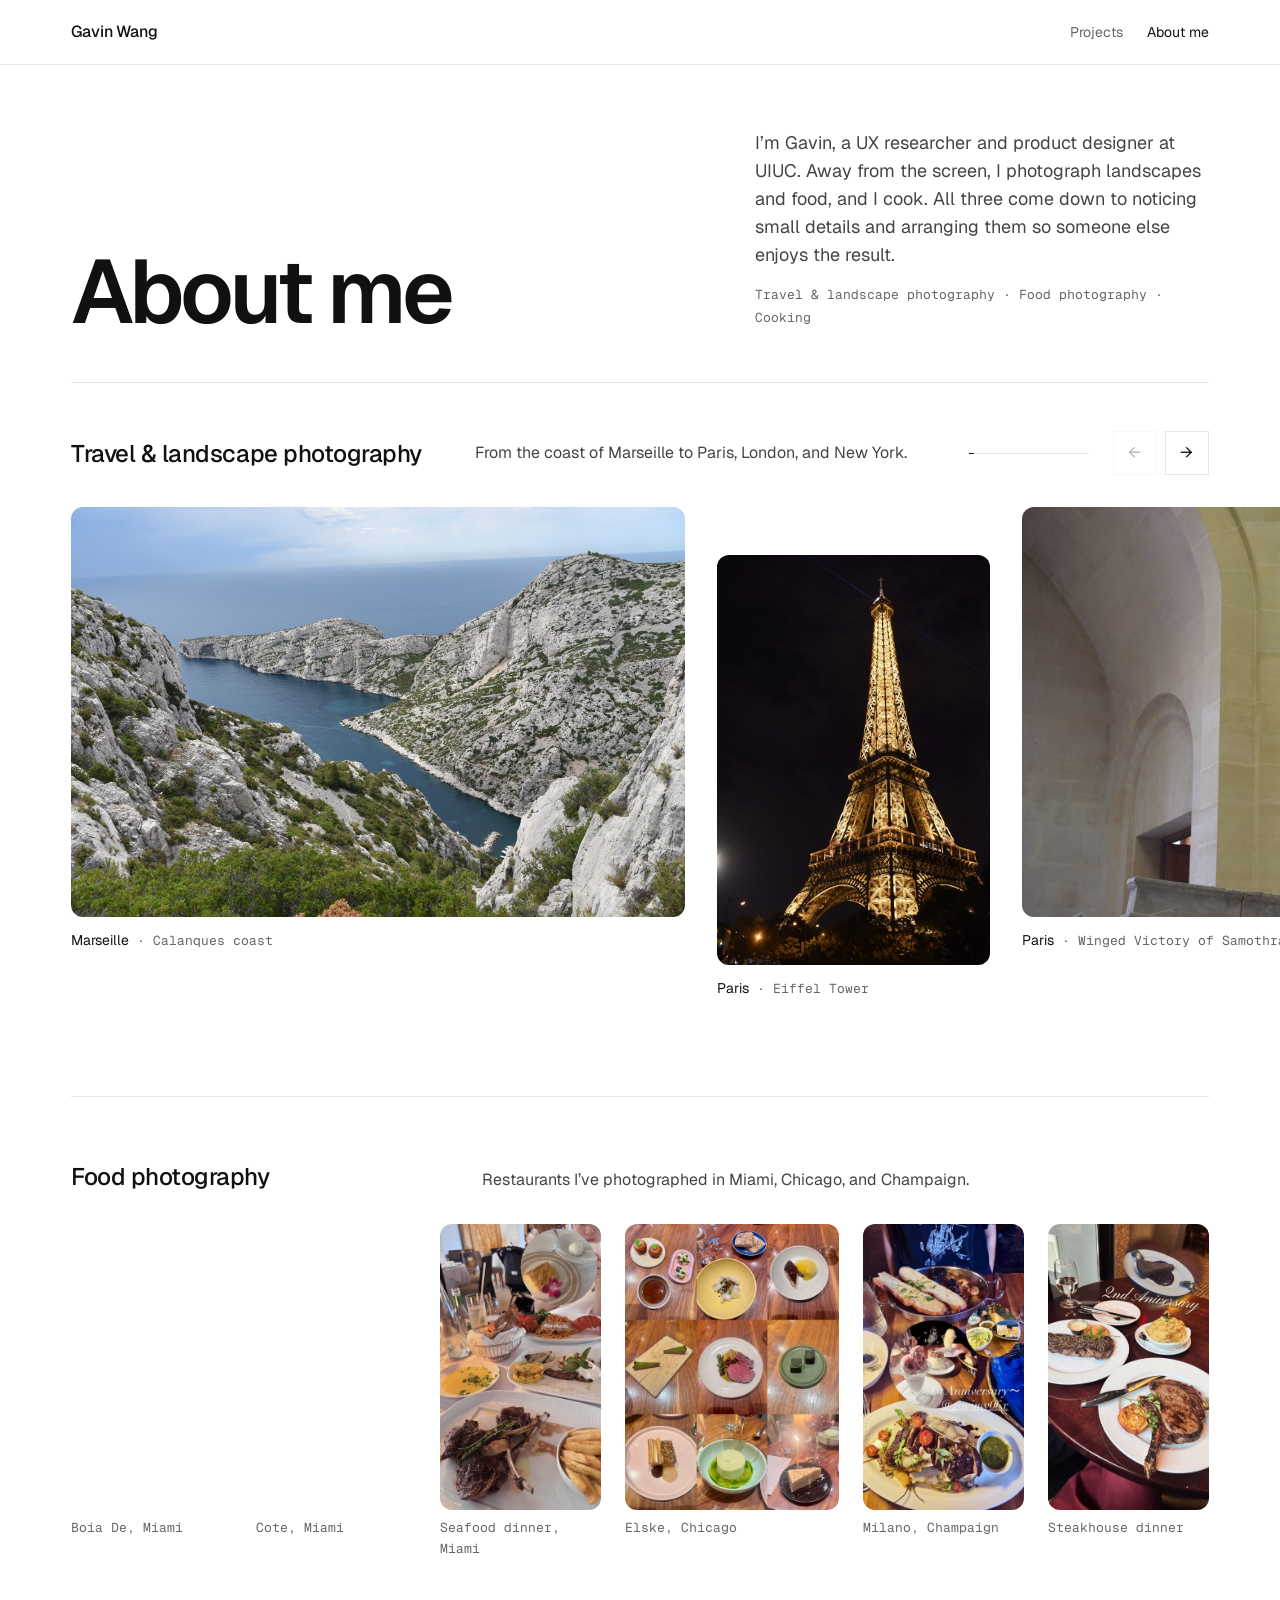
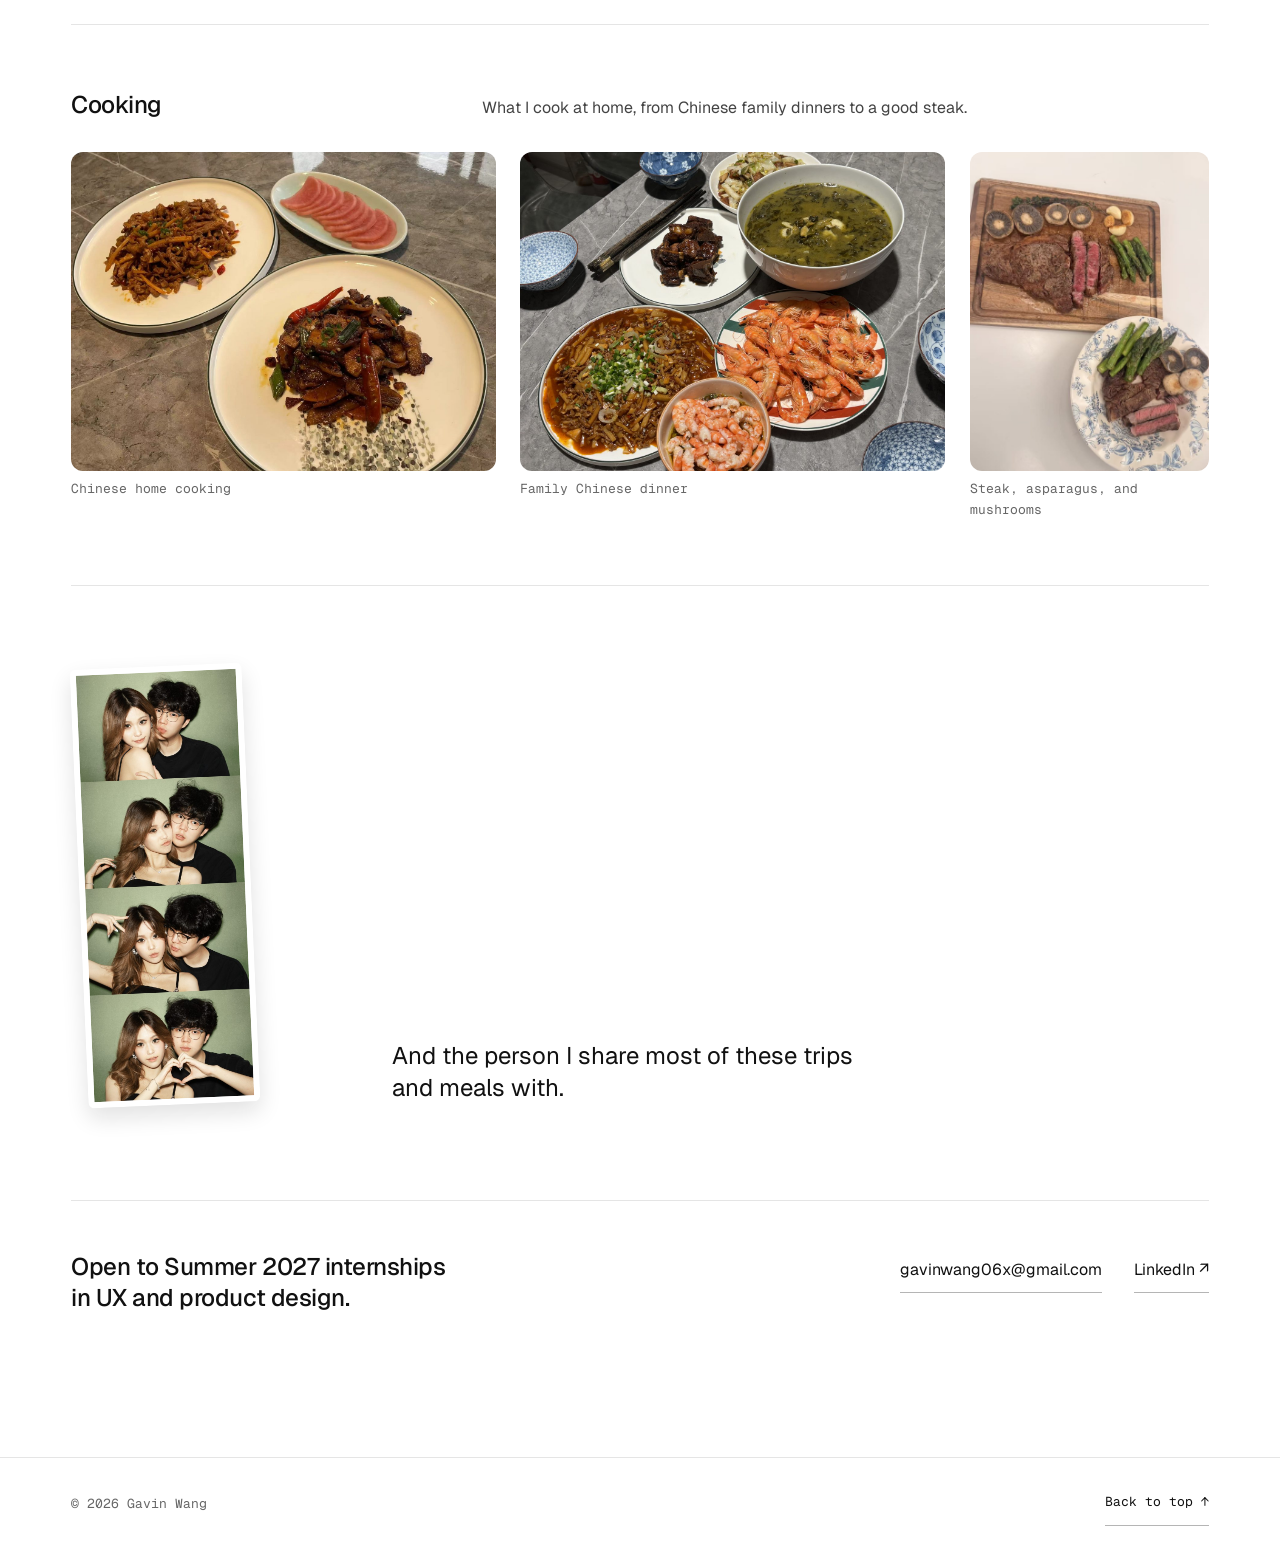
==== about.html @ cc43d31f "Worked with Claude to update site Co-Authored-By: Claude Opus 5.5 <noreply@anthropic.com>" ====
<!DOCTYPE html>
<html lang="en">
<head>
    <meta charset="UTF-8">
    <meta name="viewport" content="width=device-width, initial-scale=1.0">
    <meta name="description" content="About Gavin Wang: landscape photography, food photography, and cooking.">
    <title>About me — Gavin Wang</title>
    <link rel="preconnect" href="https://fonts.googleapis.com">
    <link rel="preconnect" href="https://fonts.gstatic.com" crossorigin>
    <link href="https://fonts.googleapis.com/css2?family=Geist:wght@400;500;600&family=Geist+Mono:wght@400;500&display=swap" rel="stylesheet">
    <link rel="stylesheet" href="styles.css?v=oct29s">
</head>
<body>
    <!-- Photos: web copies in assets/images/about/ (resized, metadata removed). Originals stay in photos-inbox/, which is not committed. -->
    <a class="skip-link" href="#main">Skip to content</a>
    <header class="site-bar">
        <div class="frame">
            <a class="site-name" href="index.html">Gavin Wang</a>
            <nav class="site-nav" aria-label="Site">
                <a href="index.html#projects">Projects</a>
                <a href="about.html" aria-current="page">About me</a>
            </nav>
        </div>
    </header>
    <main id="main" class="frame page about-page">
        <header class="statement">
            <h1>About me</h1>
            <div class="statement-text">
                <p>I’m Gavin, a UX researcher and product designer at UIUC. Away from the screen, I photograph landscapes and food, and I cook. All three come down to noticing small details and arranging them so someone else enjoys the result.</p>
                <nav class="statement-focus interest-index" aria-label="On this page"><a href="#landscape">Travel &amp; landscape photography</a> · <a href="#food">Food photography</a> · <a href="#cooking">Cooking</a></nav>
            </div>
        </header>

        <section id="landscape" class="interest" aria-labelledby="landscape-title">
            <div class="interest-head has-controls">
                <h2 id="landscape-title">Travel &amp; landscape photography</h2>
                <p>From the coast of Marseille to Paris, London, and New York.</p>
                <div class="filmstrip-controls">
                    <div class="filmstrip-progress" aria-hidden="true"><span></span></div>
                    <button type="button" class="filmstrip-btn" data-dir="-1" aria-label="Scroll photos left">←</button>
                    <button type="button" class="filmstrip-btn" data-dir="1" aria-label="Scroll photos right">→</button>
                </div>
            </div>
            <div class="filmstrip-wrap">
                <div class="filmstrip" tabindex="0" role="region" aria-label="Travel and landscape photos. Scroll sideways to see more.">
                    <figure class="photo pop film-item" style="--r: 1.4988">
                        <div class="photo-frame"><img src="assets/images/about/landscape-marseille.jpg" decoding="async" width="1920" height="1281" alt="Limestone cliffs dropping into a deep blue inlet on the coast near Marseille." draggable="false"></div>
                        <figcaption><span class="film-place">Marseille</span> · Calanques coast</figcaption>
                    </figure>
                    <figure class="photo pop film-item" style="--r: 0.6673">
                        <div class="photo-frame"><img src="assets/images/about/landscape-eiffel-tower.jpg" decoding="async" width="734" height="1100" alt="The Eiffel Tower lit up gold against the night sky." draggable="false"></div>
                        <figcaption><span class="film-place">Paris</span> · Eiffel Tower</figcaption>
                    </figure>
                    <figure class="photo pop film-item" style="--r: 1.4981">
                        <div class="photo-frame"><img src="assets/images/about/landscape-winged-victory.jpg" decoding="async" width="1600" height="1068" alt="The Winged Victory of Samothrace at the top of a stone staircase." draggable="false" loading="lazy"></div>
                        <figcaption><span class="film-place">Paris</span> · Winged Victory of Samothrace, the Louvre</figcaption>
                    </figure>
                    <figure class="photo pop film-item" style="--r: 1.4981">
                        <div class="photo-frame"><img src="assets/images/about/landscape-london-eye.jpg" decoding="async" width="1600" height="1068" alt="The London Eye on a clear day, seen across the Thames." draggable="false" loading="lazy"></div>
                        <figcaption><span class="film-place">London</span> · London Eye</figcaption>
                    </figure>
                    <figure class="photo pop film-item" style="--r: 0.6673">
                        <div class="photo-frame"><img src="assets/images/about/landscape-new-york-skyline.jpg" decoding="async" width="734" height="1100" alt="The Midtown Manhattan skyline rising behind autumn trees and a wide lawn." draggable="false" loading="lazy"></div>
                        <figcaption><span class="film-place">New York</span> · Central Park</figcaption>
                    </figure>
                    <figure class="photo pop film-item" style="--r: 1.4981">
                        <div class="photo-frame"><img src="assets/images/about/landscape-new-york-mirrors.jpg" decoding="async" width="2000" height="1335" alt="A mirrored room reflecting purple and red lights and two visitors standing on a glass floor." draggable="false" loading="lazy"></div>
                        <figcaption><span class="film-place">New York</span> · A room of mirrors</figcaption>
                    </figure>
                </div>
            </div>
        </section>

        <section id="food" class="interest" aria-labelledby="food-title">
            <div class="interest-head">
                <h2 id="food-title">Food photography</h2>
                <p>Restaurants I’ve photographed in Miami, Chicago, and Champaign.</p>
            </div>
            <div class="photo-justified mobile-three">
                <figure class="photo pop" style="--r: 0.5621">
                    <div class="photo-frame"><img src="assets/images/about/food-boia-de.jpg" decoding="async" width="787" height="1400" alt="Collage of small plates on round tables at Boia De, with a view into the bar." loading="lazy"></div>
                    <figcaption>Boia De, Miami</figcaption>
                </figure>
                <figure class="photo pop" style="--r: 0.5621">
                    <div class="photo-frame"><img src="assets/images/about/food-cote-miami.jpg" decoding="async" width="787" height="1400" alt="Cuts of raw beef on a board beside a tabletop grill at Cote." loading="lazy"></div>
                    <figcaption>Cote, Miami</figcaption>
                </figure>
                <figure class="photo pop" style="--r: 0.5621">
                    <div class="photo-frame"><img src="assets/images/about/food-miami-seafood.jpg" decoding="async" width="787" height="1400" alt="Collage of a seafood dinner: lamb chops, fries, pasta, and small plates." loading="lazy"></div>
                    <figcaption>Seafood dinner, Miami</figcaption>
                </figure>
                <figure class="photo pop" style="--r: 0.7500">
                    <div class="photo-frame"><img src="assets/images/about/food-elske.jpg" decoding="async" width="1050" height="1400" alt="A grid of nine tasting-menu courses on a wooden table at Elske." loading="lazy"></div>
                    <figcaption>Elske, Chicago</figcaption>
                </figure>
                <figure class="photo pop" style="--r: 0.5629">
                    <div class="photo-frame"><img src="assets/images/about/food-milano.jpg" decoding="async" width="788" height="1400" alt="Anniversary dinner collage at Milano: bread, pasta, a plated main, and dessert." loading="lazy"></div>
                    <figcaption>Milano, Champaign</figcaption>
                </figure>
                <figure class="photo pop" style="--r: 0.5621">
                    <div class="photo-frame"><img src="assets/images/about/food-steakhouse.jpg" decoding="async" width="787" height="1400" alt="Steak dinner for a second anniversary: a bone-in ribeye, sides, and a chocolate dessert." loading="lazy"></div>
                    <figcaption>Steakhouse dinner</figcaption>
                </figure>
            </div>
        </section>

        <section id="cooking" class="interest" aria-labelledby="cooking-title">
            <div class="interest-head">
                <h2 id="cooking-title">Cooking</h2>
                <p>What I cook at home, from Chinese family dinners to a good steak.</p>
            </div>
            <div class="photo-justified mobile-one">
                <figure class="photo pop" style="--r: 1.3333">
                    <div class="photo-frame"><img src="assets/images/about/cooking-stir-fries.jpg" decoding="async" width="1400" height="1050" alt="Two home-cooked Chinese stir-fries on white plates." loading="lazy"></div>
                    <figcaption>Chinese home cooking</figcaption>
                </figure>
                <figure class="photo pop" style="--r: 1.3333">
                    <div class="photo-frame"><img src="assets/images/about/cooking-family-dinner.jpg" decoding="async" width="1400" height="1050" alt="A Chinese family dinner spread: shrimp, braised noodles, a vegetable soup, and side dishes." loading="lazy"></div>
                    <figcaption>Family Chinese dinner</figcaption>
                </figure>
                <figure class="photo pop" style="--r: 0.7500">
                    <div class="photo-frame"><img src="assets/images/about/cooking-steak.jpg" decoding="async" width="1050" height="1400" alt="A sliced medium-rare steak with asparagus and mushrooms on a cutting board and a plate." loading="lazy"></div>
                    <figcaption>Steak, asparagus, and mushrooms</figcaption>
                </figure>
            </div>
        </section>

        <section class="closing" aria-label="Photo booth">
                    <figure class="photo photo-print">
                        <img src="assets/images/about/photo-booth-strip.jpg" decoding="async" width="600" height="1600" alt="A four-frame photo booth strip of Gavin and his girlfriend." loading="lazy">
                    </figure>
            <p class="closing-line">And the person I share most of these trips and meals with.</p>
        </section>

        <section id="contact" class="contact" aria-labelledby="contact-title">
            <h2 id="contact-title" class="contact-line">Open to Summer 2027 internships in UX and product design.</h2>
            <ul class="contact-links">
                <li><a href="mailto:gavinwang06x@gmail.com">gavinwang06x@gmail.com</a></li>
                <li><a href="https://www.linkedin.com/in/gavinwang62" target="_blank" rel="noopener noreferrer">LinkedIn ↗<span class="sr-only"> (opens in a new tab)</span></a></li>
            </ul>
        </section>
    </main>
    <footer class="site-footer">
        <div class="frame"><span>© 2026 Gavin Wang</span><a href="#main">Back to top ↑</a></div>
    </footer>
    <dialog class="lightbox" aria-label="Photo viewer">
        <div class="lightbox-inner">
            <figure class="lightbox-figure">
                <img class="lightbox-image" alt="">
                <figcaption class="lightbox-caption"><span class="lightbox-text"></span><span class="lightbox-count"></span></figcaption>
            </figure>
            <button type="button" class="lightbox-btn lightbox-prev" aria-label="Previous photo">←</button>
            <button type="button" class="lightbox-btn lightbox-next" aria-label="Next photo">→</button>
            <button type="button" class="lightbox-btn lightbox-close" aria-label="Close photo viewer">Close</button>
        </div>
    </dialog>
    <script src="assets/js/about.js?v=5" defer></script>
</body>
</html>
---- styles.css ----
/* Gavin Wang portfolio — shared styles.
   Wide layout (October 29, 2026): a 1240px frame with a sticky site bar.
   Homepage = Work, then About. Case studies = full-width header and hero,
   then a sticky project sidebar beside the story column. */
:root {
    color-scheme: light;
    --paper: #fff;
    --ink: #111;
    --body: #444;
    --muted: #666;
    --line: #e5e5e5;
    --link-line: #b5b5b5;
    --surface: #f5f5f5;
    --sans: "Geist", Arial, sans-serif;
    --mono: "Geist Mono", monospace;
    --small: .8125rem;
    --meta: .875rem;
    --body-size: 1rem;
    --lead: 1.25rem;
    --heading: 1.5rem;
    --title: 1.75rem;
    --preview-shadow: 0 10px 22px rgb(17 17 17 / .12);
    --preview-motion: 300ms cubic-bezier(.22, 1, .36, 1);
    --s1: .25rem;
    --s2: .5rem;
    --s3: .75rem;
    --s4: 1rem;
    --s6: 1.5rem;
    --s8: 2rem;
    --s12: 3rem;
    --s16: 4rem;
    --s24: 6rem;
    --frame: 1240px;
    --gutter: clamp(1.25rem, 4vw, 3.5rem);
    --bar: 64px;
    --measure: 68ch;
}
* { box-sizing: border-box; }
html { scroll-behavior: smooth; scroll-padding-top: calc(var(--bar) + var(--s6)); }
body { margin: 0; background: var(--paper); color: var(--ink); font-family: var(--sans); line-height: 1.6; }
h1, h2, h3, p { margin: 0; }
h1, h2, h3 { text-wrap: balance; }
p { text-wrap: pretty; }
img { max-width: 100%; }
a { color: var(--ink); text-decoration: none; border-bottom: 1px solid var(--link-line); padding-bottom: 2px; transition: border-color .2s ease; }
a:hover { border-color: var(--ink); }
a:focus-visible { outline: 2px solid var(--ink); outline-offset: 6px; }
dl { margin: 0; }
dt { color: var(--muted); font-family: var(--mono); font-size: var(--small); }
dd { margin: 0; }
.skip-link { position: absolute; left: var(--s6); top: var(--s6); transform: translateY(-300%); background: var(--paper); padding: var(--s3); z-index: 20; }
.skip-link:focus { transform: translateY(0); }
.sr-only { position: absolute; width: 1px; height: 1px; padding: 0; margin: -1px; overflow: hidden; clip-path: inset(50%); white-space: nowrap; border: 0; }

/* Frame and site bar */
.frame { max-width: var(--frame); margin: 0 auto; padding-left: var(--gutter); padding-right: var(--gutter); }
.site-bar { position: sticky; top: 0; z-index: 10; background: rgb(255 255 255 / .94); border-bottom: 1px solid var(--line); }
@supports (backdrop-filter: blur(8px)) { .site-bar { backdrop-filter: blur(8px); } }
.site-bar .frame { display: flex; align-items: center; justify-content: space-between; gap: var(--s6); min-height: var(--bar); }
.site-name { border: 0; padding: 0; font-weight: 500; letter-spacing: -.01em; display: inline-flex; align-items: center; min-height: 44px; }
.site-nav { display: flex; gap: var(--s6); }
.site-nav a { border: 0; padding: 0; font-size: var(--meta); color: var(--muted); display: inline-flex; align-items: center; min-height: 44px; }
.site-nav a:hover, .site-nav a[aria-current] { color: var(--ink); }
.page { padding-top: var(--s16); padding-bottom: var(--s12); }

/* Shared text */
h1 { font-size: 3.5rem; font-weight: 600; letter-spacing: -.035em; line-height: 1.15; margin-bottom: var(--s6); }
h2, h3 { font-size: var(--heading); font-weight: 500; line-height: 1.3; letter-spacing: -.02em; }
.label { font-family: var(--mono); font-size: var(--meta); color: var(--muted); margin-bottom: var(--s6); }
.intro { font-size: var(--lead); line-height: 1.6; color: var(--body); max-width: 60ch; }
.links { display: flex; gap: var(--s3) var(--s6); flex-wrap: wrap; align-items: center; }
.links a { display: inline-flex; min-height: 44px; align-items: center; gap: var(--s2); }
.meta { font-family: var(--mono); font-size: var(--small); color: var(--muted); }
.template-note { font-size: var(--meta); color: var(--muted); margin-top: var(--s6); max-width: 70ch; }

/* Homepage: name and focus */
.statement { display: grid; grid-template-columns: minmax(0, 7fr) minmax(0, 5fr); gap: var(--s12); align-items: end; padding-bottom: var(--s12); border-bottom: 1px solid var(--line); }
.statement h1 { font-size: clamp(3rem, 1.6rem + 5vw, 6rem); font-weight: 600; letter-spacing: -.045em; line-height: .95; margin: 0; }
.statement-text { display: flex; flex-direction: column; gap: var(--s4); padding-bottom: .35em; }
.statement-text p { font-size: 1.125rem; line-height: 1.55; color: var(--body); max-width: 44ch; }
.statement-text .statement-focus { font-family: var(--mono); font-size: var(--small); color: var(--muted); line-height: 1.7; }

/* Homepage: work */
.section { padding-top: var(--s12); }
.about.section { padding-top: var(--s16); }
.section-title { font-size: var(--meta); font-family: var(--mono); font-weight: 400; letter-spacing: 0; color: var(--muted); margin-bottom: var(--s8); }
.work-list { display: grid; gap: var(--s16); }
.work-preview + .work-preview { padding-top: var(--s16); border-top: 1px solid var(--line); }
.work-preview-link { display: grid; grid-template-columns: minmax(0, 8fr) minmax(0, 4fr); gap: var(--s12); align-items: start; border: 0; padding: 0; }
.work-artwork { aspect-ratio: 16 / 9; overflow: hidden; background: var(--surface); }
.work-artwork-full { display: block; width: 100%; height: 100%; object-fit: contain; }
.work-artwork-quadgo { display: flex; justify-content: center; align-items: center; gap: var(--s6); padding: var(--s8); }
.work-artwork-quadgo img { display: block; height: 88%; width: auto; min-width: 0; object-fit: contain; box-shadow: var(--preview-shadow); transform: translateY(var(--s3)); transition: transform var(--preview-motion); }
.work-artwork-quadgo img:nth-child(2) { height: 100%; transform: translateY(calc(-1 * var(--s2))); }
.work-preview-link:focus-visible { outline: 2px solid var(--ink); outline-offset: 8px; }
.work-preview-link:focus-visible .work-artwork-quadgo img { transform: translateY(var(--s2)); }
.work-preview-link:focus-visible .work-artwork-quadgo img:nth-child(2) { transform: translateY(calc(-1 * var(--s3))); }
@media (hover: hover) and (pointer: fine) {
    .work-preview-link:hover .work-artwork-quadgo img { transform: translateY(var(--s2)); }
    .work-preview-link:hover .work-artwork-quadgo img:nth-child(2) { transform: translateY(calc(-1 * var(--s3))); }
}
.work-text { display: flex; flex-direction: column; gap: var(--s3); padding-top: var(--s1); }
.work-text h3 { font-size: var(--title); font-weight: 500; letter-spacing: -.025em; line-height: 1.2; }
.work-discipline { color: var(--muted); font-size: var(--meta); }
.work-text p:not(.work-discipline) { color: var(--body); margin-top: var(--s3); }
.work-cta { align-self: flex-start; display: inline-flex; align-items: center; gap: var(--s3); font-size: var(--meta); min-height: 44px; margin-top: var(--s3); border-bottom: 1px solid var(--link-line); white-space: nowrap; }
.work-cta span { transition: transform .2s ease; }
.work-preview-link:hover .work-cta, .work-preview-link:focus-visible .work-cta { border-color: var(--ink); }
.work-preview-link:hover .work-cta span, .work-preview-link:focus-visible .work-cta span { transform: translateX(4px); }

/* Homepage: link to About me, and contact (shared with about.html) */
.about-teaser { margin-top: var(--s24); padding-top: var(--s12); border-top: 1px solid var(--line); }
.about-teaser-link { display: grid; grid-template-columns: minmax(0, 4fr) minmax(0, 8fr); gap: var(--s12); align-items: center; border: 0; padding: 0; }
.about-teaser-link:focus-visible { outline: 2px solid var(--ink); outline-offset: 8px; }
.about-teaser-text .section-title { margin-bottom: var(--s3); }
.about-teaser-text p { font-size: var(--lead); line-height: 1.5; color: var(--ink); max-width: 40ch; }
.about-teaser-link:hover .work-cta, .about-teaser-link:focus-visible .work-cta { border-color: var(--ink); }
.about-teaser-link:hover .work-cta span, .about-teaser-link:focus-visible .work-cta span { transform: translateX(4px); }
.contact { margin-top: var(--s24); padding-top: var(--s12); border-top: 1px solid var(--line); display: flex; flex-wrap: wrap; justify-content: space-between; align-items: baseline; gap: var(--s6) var(--s12); }
.contact-line { font-size: var(--heading); max-width: 32ch; }
.contact-links { list-style: none; margin: 0; padding: 0; display: flex; flex-wrap: wrap; gap: var(--s3) var(--s8); }
.contact-links a { display: inline-flex; align-items: center; min-height: 44px; }

/* About me page */
.photo { margin: 0; }
.photo-slot { aspect-ratio: var(--ratio, 3 / 2); background: var(--surface); border: 1px dashed #cfcfcf; display: flex; align-items: center; justify-content: center; padding: var(--s4); text-align: center; font-family: var(--mono); font-size: var(--small); color: var(--muted); }
.photo img { display: block; width: 100%; height: auto; }
.photo[style*="--ratio"] img { aspect-ratio: var(--ratio); object-fit: cover; }
.photo figcaption { margin-top: var(--s2); font-family: var(--mono); font-size: var(--small); color: var(--muted); }
.interest-index a { border: 0; padding: 0; color: var(--muted); }
.interest-index a:hover { color: var(--ink); }
.portrait-slot { margin-top: var(--s12); }
.interest { padding-top: var(--s16); margin-top: var(--s16); border-top: 1px solid var(--line); }
.statement + .interest { margin-top: 0; border-top: 0; padding-top: var(--s12); }
.interest-head { display: grid; grid-template-columns: minmax(0, 4fr) minmax(0, 8fr); gap: var(--s12); align-items: baseline; }
.interest-head p { color: var(--body); max-width: 56ch; }
/* Justified rows: each photo's flex-grow is its aspect ratio (--r = width / height),
   so every photo in a row ends up the same height without cropping. Click opens the full photo. */
.photo-justified { display: flex; gap: var(--s6); align-items: flex-start; margin-top: var(--s8); }
.photo-justified + .photo-justified { margin-top: var(--s6); }
.photo-justified > .photo { flex: var(--r) 1 0; min-width: 0; }
.photo-justified .photo figcaption { overflow-wrap: anywhere; }
.closing { margin-top: var(--s16); padding-top: var(--s16); border-top: 1px solid var(--line); display: grid; grid-template-columns: minmax(0, 3fr) minmax(0, 9fr); gap: var(--s12); align-items: end; }
.closing .photo { max-width: 180px; }
.closing-line { font-size: var(--heading); line-height: 1.35; max-width: 30ch; }

/* Footer */
.site-footer { margin-top: var(--s24); border-top: 1px solid var(--line); }
.site-footer .frame { padding-top: var(--s6); padding-bottom: var(--s8); font-family: var(--mono); font-size: var(--small); color: var(--muted); display: flex; flex-wrap: wrap; align-items: center; justify-content: space-between; gap: var(--s6); }
.site-footer a { display: inline-flex; align-items: center; min-height: 44px; }

/* Case study: header, hero, sidebar + story */
.case-header h1 { margin-bottom: var(--s4); }
.case-hero { margin: var(--s12) 0 0; }
.case-hero img { display: block; width: 100%; height: auto; }
.case-hero figcaption { margin-top: var(--s4); color: var(--muted); font-size: var(--meta); max-width: 70ch; }
.project-screens { display: grid; grid-template-columns: repeat(3, minmax(0, 240px)); justify-content: center; gap: var(--s8); padding: var(--s12) var(--s6); background: var(--surface); align-items: start; }
.project-screens img { display: block; width: 100%; height: auto; border: 1px solid var(--line); }
.case-layout { display: grid; grid-template-columns: minmax(0, 3fr) minmax(0, 9fr); gap: var(--s12); margin-top: var(--s16); align-items: start; }
.case-aside { position: sticky; top: calc(var(--bar) + var(--s8)); display: flex; flex-direction: column; gap: var(--s8); }
.case-details { display: grid; gap: var(--s4); }
.case-details dd { margin-top: var(--s1); font-size: var(--meta); }
.case-aside .links, .case-aside .prototype-link { flex-direction: column; align-items: flex-start; gap: 0; font-size: var(--meta); }
.prototype-link a { display: inline-flex; align-items: center; min-height: 44px; }
.case-contents { display: flex; flex-direction: column; align-items: flex-start; gap: 0; padding-top: var(--s6); border-top: 1px solid var(--line); }
.case-contents a { border: 0; padding: 0; min-height: 36px; display: inline-flex; align-items: center; font-size: var(--meta); color: var(--muted); }
.case-contents a:hover { color: var(--ink); }
.case-body > .case-section:first-child { margin-top: 0; }
.case-section { margin-top: var(--s16); }
.case-prose p, .case-prose ul, .case-prose ol { margin-top: var(--s4); color: var(--body); max-width: var(--measure); }
.case-prose h3 { margin-top: var(--s8); font-size: var(--lead); }
.case-prose ul { padding-left: var(--s6); }
.case-prose li + li { margin-top: var(--s3); }
.case-prose strong { font-weight: 500; color: var(--ink); }
.case-flow { padding-left: var(--s6); }
.case-flow span { display: block; color: var(--muted); }
.case-figure { margin: var(--s8) 0; }
.case-figure img { display: block; max-width: 100%; height: auto; }
.case-figure figcaption { margin-top: var(--s4); color: var(--muted); font-size: var(--meta); max-width: 60ch; }
.case-credits { border-top: 1px solid var(--line); padding-top: var(--s8); }
.case-pager { display: flex; justify-content: space-between; gap: var(--s6); flex-wrap: wrap; margin-top: var(--s24); padding-top: var(--s6); border-top: 1px solid var(--line); }
.case-pager a { display: inline-flex; align-items: center; min-height: 44px; }

/* Side-by-side screen comparisons in case studies */
.screen-compare { margin: var(--s8) 0; padding: var(--s8); background: var(--surface); }
.screen-compare-grid { display: grid; grid-template-columns: repeat(var(--cols, 2), minmax(0, 1fr)); gap: var(--s6); align-items: start; }
.screen-compare figure { margin: 0; }
.screen-compare img { display: block; width: 100%; height: auto; border: 1px solid var(--line); background: var(--paper); }
.screen-compare figure figcaption { margin-top: var(--s3); font-size: var(--small); color: var(--muted); line-height: 1.5; }
.screen-compare figure figcaption b { display: block; font-family: var(--mono); font-weight: 500; color: var(--ink); text-transform: uppercase; letter-spacing: .02em; }
.screen-compare .is-chosen img { outline: 2px solid var(--ink); outline-offset: 3px; }
.screen-compare > figcaption { margin-top: var(--s6); color: var(--muted); font-size: var(--meta); max-width: 60ch; }
.screen-compare:not([style]) .screen-compare-grid { max-width: 640px; }
.case-prose .data-table { width: 100%; max-width: 860px; border-collapse: collapse; margin-top: var(--s6); font-size: var(--meta); color: var(--body); }
.data-table caption { text-align: left; color: var(--muted); font-size: var(--meta); padding-bottom: var(--s3); caption-side: top; }
.data-table th, .data-table td { text-align: left; padding: var(--s3) var(--s4) var(--s3) 0; border-bottom: 1px solid var(--line); vertical-align: top; overflow-wrap: break-word; }
.data-table thead th { font-family: var(--mono); font-size: var(--small); font-weight: 400; color: var(--muted); }
.data-table .num { text-align: right; font-variant-numeric: tabular-nums; white-space: nowrap; padding-right: 0; }
.data-table thead .num { white-space: normal; }
.data-table tbody th { font-weight: 500; color: var(--ink); }
.stat-list { display: grid; grid-template-columns: repeat(3, minmax(0, 1fr)); gap: var(--s6); margin: var(--s6) 0 0; max-width: 860px; }
.stat-list > div { border-top: 1px solid var(--ink); padding-top: var(--s3); }
.stat-list dt { font-family: var(--sans); font-size: 2rem; font-weight: 500; letter-spacing: -.02em; color: var(--ink); line-height: 1.2; }
.stat-list dd { color: var(--body); font-size: var(--meta); margin-top: var(--s2); }
.case-status { margin-top: var(--s6); padding: var(--s4) var(--s6); border-left: 2px solid var(--ink); background: var(--surface); max-width: var(--measure); }
.case-status p:first-child { margin-top: 0; }
.image-placeholder { aspect-ratio: 16 / 9; background: var(--surface); display: flex; flex-direction: column; justify-content: center; align-items: center; gap: var(--s2); color: var(--muted); font-family: var(--mono); font-size: var(--meta); padding: var(--s6); text-align: center; margin: var(--s8) 0; }
.image-placeholder span:last-child { font-size: var(--small); }

/* Tablet */
@media (max-width: 960px) {
    .interest-head, .interest-head.has-controls { grid-template-columns: 1fr; gap: var(--s3); }
    .about-teaser-link { gap: var(--s8); }
}
@media (max-width: 960px) {
    .statement { grid-template-columns: 1fr; gap: var(--s6); align-items: start; }
    .statement-text { padding-bottom: 0; }
    .work-preview-link { grid-template-columns: 1fr; gap: var(--s6); }
    .work-text { max-width: 60ch; }
    .case-layout { grid-template-columns: 1fr; gap: var(--s8); margin-top: var(--s12); }
    .case-aside { position: static; display: grid; grid-template-columns: minmax(0, 2fr) minmax(0, 1fr); gap: var(--s6); padding-bottom: var(--s8); border-bottom: 1px solid var(--line); }
    .case-details { grid-template-columns: repeat(3, minmax(0, 1fr)); grid-column: 1 / -1; }
    .case-contents { display: none; }
}

/* Phone */
@media (max-width: 600px) {
    :root { --bar: 56px; }
    .page { padding-top: var(--s12); }
    h1 { font-size: 2.625rem; }
    .intro { font-size: 1.125rem; }
    .site-nav { gap: var(--s4); }
    .statement { padding-bottom: var(--s8); }
    .statement-text p { font-size: var(--body-size); }
    .section { padding-top: var(--s12); }
    .work-list { gap: var(--s12); }
    .work-preview + .work-preview { padding-top: var(--s12); }
    .work-text h3 { font-size: var(--heading); }
    .work-artwork-quadgo { padding: var(--s3); gap: var(--s3); }
    .about-teaser { margin-top: var(--s16); padding-top: var(--s8); }
    .about-teaser-link { grid-template-columns: 1fr; gap: var(--s6); }
    .contact { margin-top: var(--s16); padding-top: var(--s8); }
    .interest { margin-top: var(--s12); padding-top: var(--s12); }
    .closing { margin-top: var(--s12); padding-top: var(--s12); grid-template-columns: 1fr; gap: var(--s6); }
    .closing .photo { max-width: 50%; }
    .closing-line { font-size: var(--lead); }
    .statement + .interest { padding-top: var(--s8); }
    .case-aside { grid-template-columns: 1fr; }
    .case-details { grid-template-columns: 1fr; }
    .case-hero { margin-top: var(--s8); }
    .project-screens { grid-template-columns: repeat(3, minmax(0, 1fr)); gap: var(--s2); padding: var(--s4); }
    .screen-compare { padding: var(--s4); margin-left: calc(-1 * var(--s2)); margin-right: calc(-1 * var(--s2)); }
    .screen-compare-grid { gap: var(--s3); }
    .screen-compare-grid.wrap-mobile { grid-template-columns: repeat(2, minmax(0, 1fr)); }
    .stat-list { grid-template-columns: 1fr; gap: var(--s4); }
    .data-table th, .data-table td { padding-right: var(--s2); }
    .case-pager, .site-footer { margin-top: var(--s16); }
}

/* About me: image effects (October 29, 2026) */
.is-zoomable { cursor: zoom-in; }
.is-zoomable:focus-visible { outline: 2px solid var(--ink); outline-offset: 4px; }
/* Photo booth strip, pinned slightly crooked like a print */
.photo-print img { background: var(--paper); padding: 6px; border-radius: 6px; box-shadow: var(--preview-shadow); transform: rotate(-2.5deg); transition: transform var(--preview-motion), box-shadow var(--preview-motion); }
.photo-print img:hover, .photo-print img:focus-visible { transform: rotate(0deg) translateY(-6px); box-shadow: 0 16px 32px rgb(17 17 17 / .16); }
.closing .photo-print { padding: var(--s4) 0 0 var(--s2); }
/* Photo viewer */
html.lightbox-open { overflow: hidden; }
.lightbox { padding: 0; border: 0; margin: 0; width: 100%; height: 100%; max-width: none; max-height: none; background: rgb(14 14 14 / .96); color: #f2f2f2; }
.lightbox::backdrop { background: rgb(14 14 14 / .6); }
.lightbox[open] { animation: lightbox-in 220ms ease-out; }
.lightbox[open] .lightbox-image { animation: lightbox-image-in 420ms cubic-bezier(.22, 1, .36, 1); }
@keyframes lightbox-image-in { from { opacity: 0; transform: scale(.96); } to { opacity: 1; transform: scale(1); } }
@keyframes lightbox-in { from { opacity: 0; } to { opacity: 1; } }
.lightbox-inner { position: relative; width: 100%; height: 100%; display: flex; align-items: center; justify-content: center; padding: var(--s16) var(--s16) var(--s12); }
.lightbox-figure { margin: 0; display: flex; flex-direction: column; align-items: center; gap: var(--s4); max-width: 100%; max-height: 100%; }
.lightbox-image { display: block; border-radius: 12px; max-width: min(92vw, 1600px); max-height: calc(100vh - 9rem); width: auto; height: auto; object-fit: contain; }
.lightbox-caption { display: flex; gap: var(--s6); font-family: var(--mono); font-size: var(--small); color: #b8b8b8; }
.lightbox-btn { position: absolute; background: none; border: 0; color: #f2f2f2; font: inherit; font-size: var(--meta); cursor: pointer; min-width: 44px; min-height: 44px; padding: var(--s2) var(--s3); opacity: .8; }
.lightbox-btn:hover, .lightbox-btn:focus-visible { opacity: 1; }
.lightbox-btn:focus-visible { outline: 2px solid #f2f2f2; outline-offset: 2px; }
.lightbox-close { top: var(--s4); right: var(--s4); font-family: var(--mono); }
.lightbox-prev, .lightbox-next { top: 50%; transform: translateY(-50%); font-size: 1.5rem; }
.lightbox-prev { left: var(--s3); }
.lightbox-next { right: var(--s3); }
@media (max-width: 600px) {
    .lightbox-inner { padding: var(--s16) var(--s2) var(--s12); }
    .lightbox-image { max-width: 100%; }
    .lightbox-prev, .lightbox-next { top: auto; bottom: var(--s2); transform: none; }
}

/* Photos: rounded corners, and a soft shrink on hover (0.3s ease-in-out to 95%, the same as the reference Gavin shared, bhroovi.com).
   The hover is read from the figure, which never moves, so the photo cannot shrink out from under the
   pointer and flicker at its edges. The corners are on the image itself (no overflow clipping), and the
   frame is promoted to its own layer up front, so the animation is composited without repainting. */
.photo-frame { position: relative; border-radius: 12px; transform: translateZ(0); transition: transform .3s ease-in-out; -webkit-tap-highlight-color: transparent; }
.photo-frame img { border-radius: inherit; }
@media (hover: hover) and (pointer: fine) {
    .photo-frame { will-change: transform; }
    .pop:hover .photo-frame, .about-teaser-link:hover .photo-frame { transform: translateZ(0) scale(.95); }
}
.pop:focus-within .photo-frame { transform: translateZ(0) scale(.95); }
.pop img:focus-visible { outline: 2px solid var(--ink); outline-offset: -4px; border-radius: inherit; }
/* Smaller screens: rows become an even grid of cropped thumbnails (the viewer shows the full photo) */
@media (max-width: 960px) {
    .photo-justified.mobile-three { display: grid; grid-template-columns: repeat(3, minmax(0, 1fr)); gap: var(--s6) var(--s4); }
    .photo-justified.mobile-three img { aspect-ratio: 9 / 16; object-fit: cover; }
}
@media (max-width: 600px) {
    .photo-justified { display: grid; grid-template-columns: repeat(3, minmax(0, 1fr)); gap: var(--s4) var(--s2); margin-top: var(--s6); }
    .photo-justified + .photo-justified { margin-top: var(--s4); }
    .photo-justified.mobile-two img, .photo-justified.mobile-one img { aspect-ratio: 1; object-fit: cover; }
    .photo-justified .photo figcaption { font-size: .6875rem; line-height: 1.4; }
}

/* Travel filmstrip: a sideways-scrolling row that bleeds to the edge of the window,
   ordered as a route (Marseille, Paris, London, New York). */
body { overflow-x: clip; }
.filmstrip-wrap { --film-h: clamp(300px, 32vw, 460px); position: relative; margin-top: var(--s2); }
.interest-head.has-controls { grid-template-columns: minmax(0, 4fr) minmax(0, 5fr) auto; align-items: center; }
@media (max-width: 960px) { .interest-head.has-controls { grid-template-columns: 1fr; align-items: start; } .filmstrip-controls { justify-content: flex-start; } }
.filmstrip-controls { display: flex; align-items: center; justify-content: flex-end; gap: var(--s2); }
.filmstrip-progress { width: 120px; height: 1px; background: var(--line); margin-right: var(--s4); overflow: hidden; }
.filmstrip-progress span { display: block; height: 100%; background: var(--ink); transform-origin: left; transform: scaleX(.04); transition: transform 120ms linear; }
.filmstrip-btn { background: none; border: 1px solid var(--line); color: var(--ink); font: inherit; width: 44px; height: 44px; cursor: pointer; transition: border-color .2s ease, opacity .2s ease; }
.filmstrip-btn:hover { border-color: var(--ink); }
.filmstrip-btn:disabled { opacity: .3; cursor: default; border-color: var(--line); }
.filmstrip-btn:focus-visible { outline: 2px solid var(--ink); outline-offset: 2px; }
.filmstrip {
    --edge: max(var(--gutter), calc((100vw - var(--frame)) / 2 + var(--gutter)));
    display: flex; gap: var(--s8); align-items: flex-start;
    margin-left: calc(50% - 50vw); margin-right: calc(50% - 50vw);
    padding: var(--s6) var(--edge) var(--s8);
    scroll-padding-inline: var(--edge);
    overflow-x: auto; overflow-y: hidden; overscroll-behavior-x: contain;
    scrollbar-width: none; cursor: grab;
}
.filmstrip::-webkit-scrollbar { display: none; }
.filmstrip:focus-visible { outline: 2px solid var(--ink); outline-offset: -2px; }
.filmstrip.is-dragging { cursor: grabbing; user-select: none; }
.filmstrip.is-dragging .photo-frame { transform: translateZ(0); transition-duration: 1ms; }
.film-item { flex: 0 0 auto; width: calc(var(--film-h) * var(--r)); }
.film-item img { height: var(--film-h); width: 100%; object-fit: cover; -webkit-user-drag: none; }
/* Stagger the portrait photos so the strip reads like prints laid out on a table */
.film-item:nth-child(even) { margin-top: var(--s12); }
.film-item figcaption { margin-top: var(--s3); }
.film-place { font-family: var(--sans); font-size: var(--meta); color: var(--ink); }
@media (max-width: 600px) {
    .filmstrip-wrap { --film-h: 240px; }
    .filmstrip { gap: var(--s4); }
    .film-item:nth-child(even) { margin-top: var(--s6); }
    .filmstrip-progress { width: 80px; }
    .filmstrip-controls { justify-content: flex-start; }
}

/* Case study, revised (MatchMate first, October 29, 2026): project facts and links sit at the top of
   the story column; the sidebar holds only a larger section index that tracks where you are. */
.case-layout--toc { margin-top: var(--s12); }
.case-meta { padding-bottom: var(--s8); border-bottom: 1px solid var(--line); }
.case-meta .case-details { grid-template-columns: repeat(3, minmax(0, 1fr)); gap: var(--s6); }
.case-meta .case-details dd { font-size: var(--body-size); color: var(--ink); line-height: 1.5; }
.case-meta-links { display: flex; flex-wrap: wrap; gap: var(--s2) var(--s8); margin-top: var(--s6); }
.case-meta-links a { display: inline-flex; align-items: center; min-height: 44px; }
.case-meta + .case-section { margin-top: var(--s12); }
.case-toc { display: flex; flex-direction: column; align-items: stretch; border-left: 1px solid var(--line); }
.case-toc a { border: 0; padding: var(--s2) 0 var(--s2) var(--s6); margin-left: -1px; border-left: 2px solid transparent; min-height: 48px; display: flex; align-items: center; font-size: var(--lead); line-height: 1.3; letter-spacing: -.01em; color: var(--muted); transition: color .2s ease, border-color .2s ease; }
.case-toc a:hover { color: var(--ink); }
.case-toc a[aria-current="true"] { color: var(--ink); border-left-color: var(--ink); }
/* With the script running, one marker glides between entries instead of each entry drawing its own line. */
.case-toc { position: relative; }
.case-toc.has-marker a, .case-toc.has-marker a[aria-current="true"] { border-left-color: transparent; transition: color .35s ease; }
.case-toc-marker { position: absolute; left: -1px; top: 0; width: 2px; height: 48px; background: var(--ink); transform: translateY(0); will-change: transform, height; pointer-events: none; }
section[tabindex="-1"]:focus { outline: none; }
.case-toc a:focus-visible { outline: 2px solid var(--ink); outline-offset: 2px; }
@media (max-width: 960px) {
    .case-layout--toc .case-aside { display: none; }
}
@media (max-width: 600px) {
    .case-meta .case-details { grid-template-columns: 1fr; gap: var(--s4); }
}
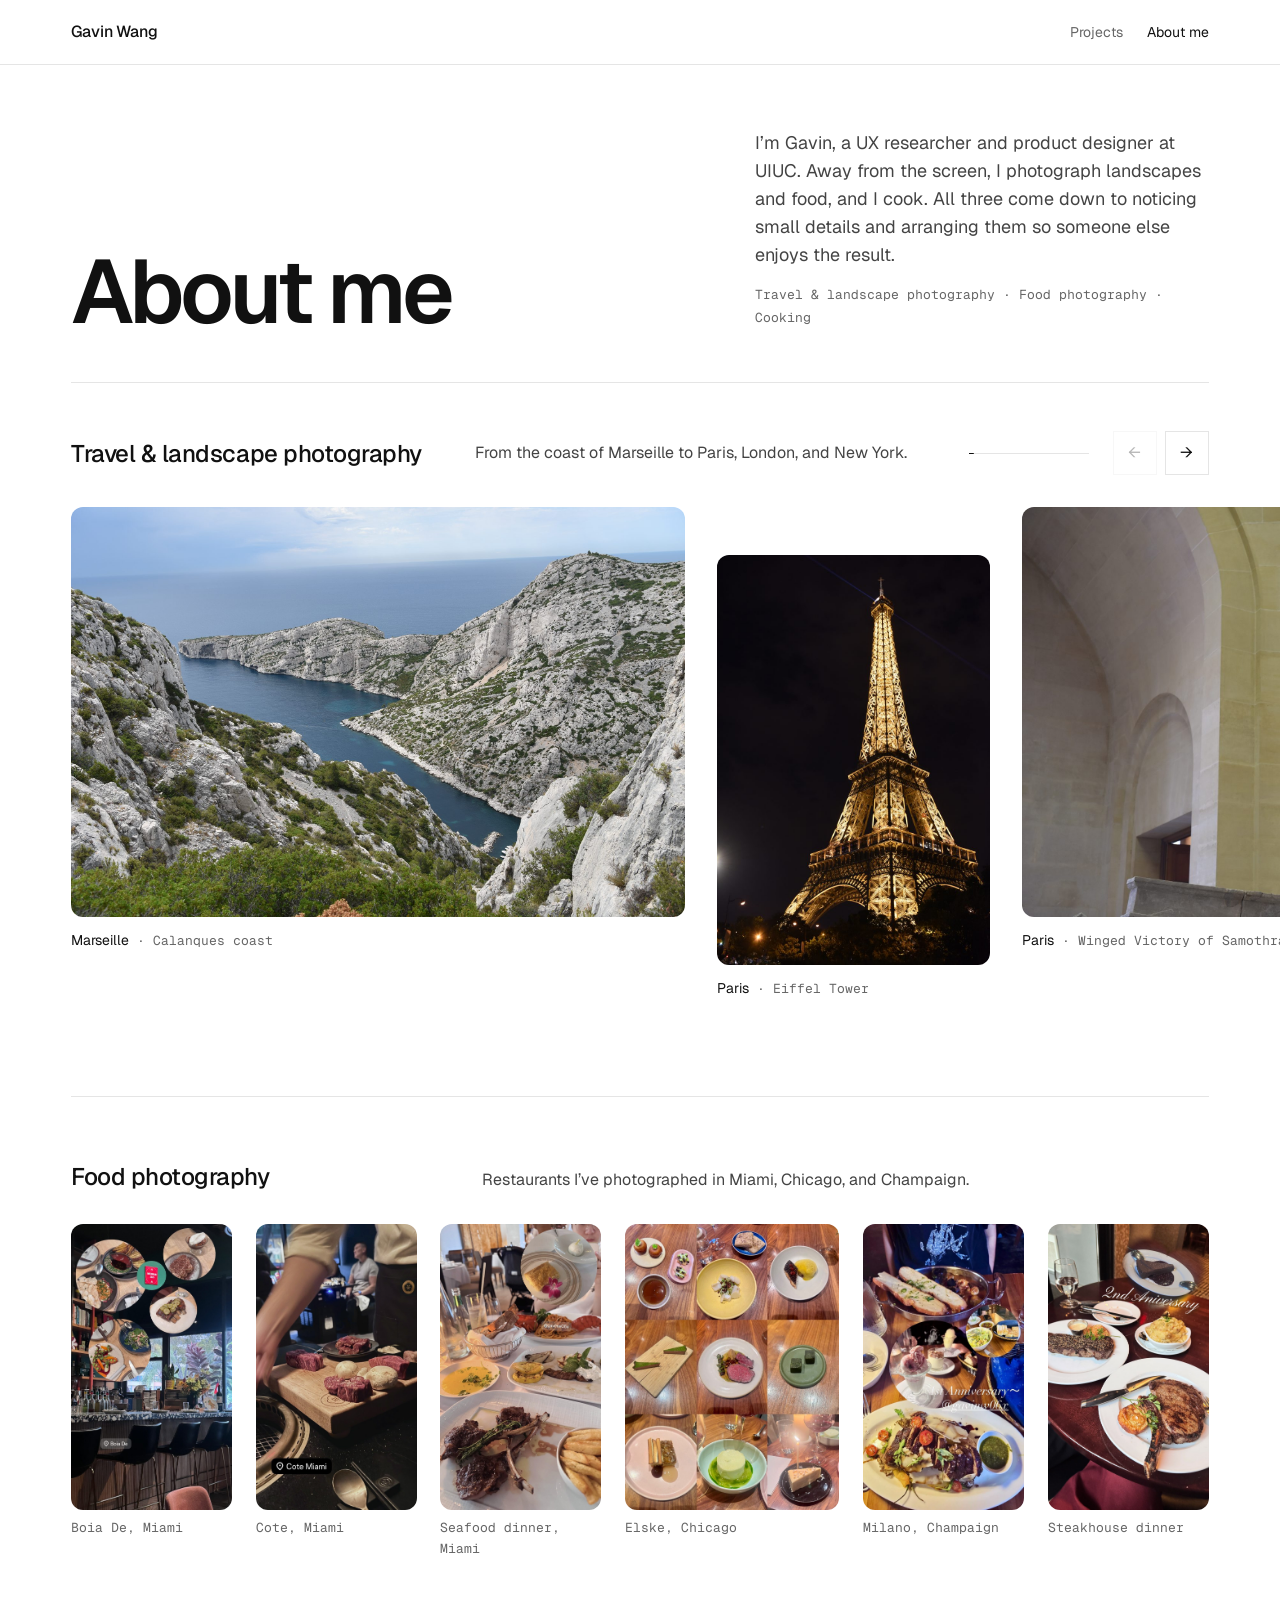
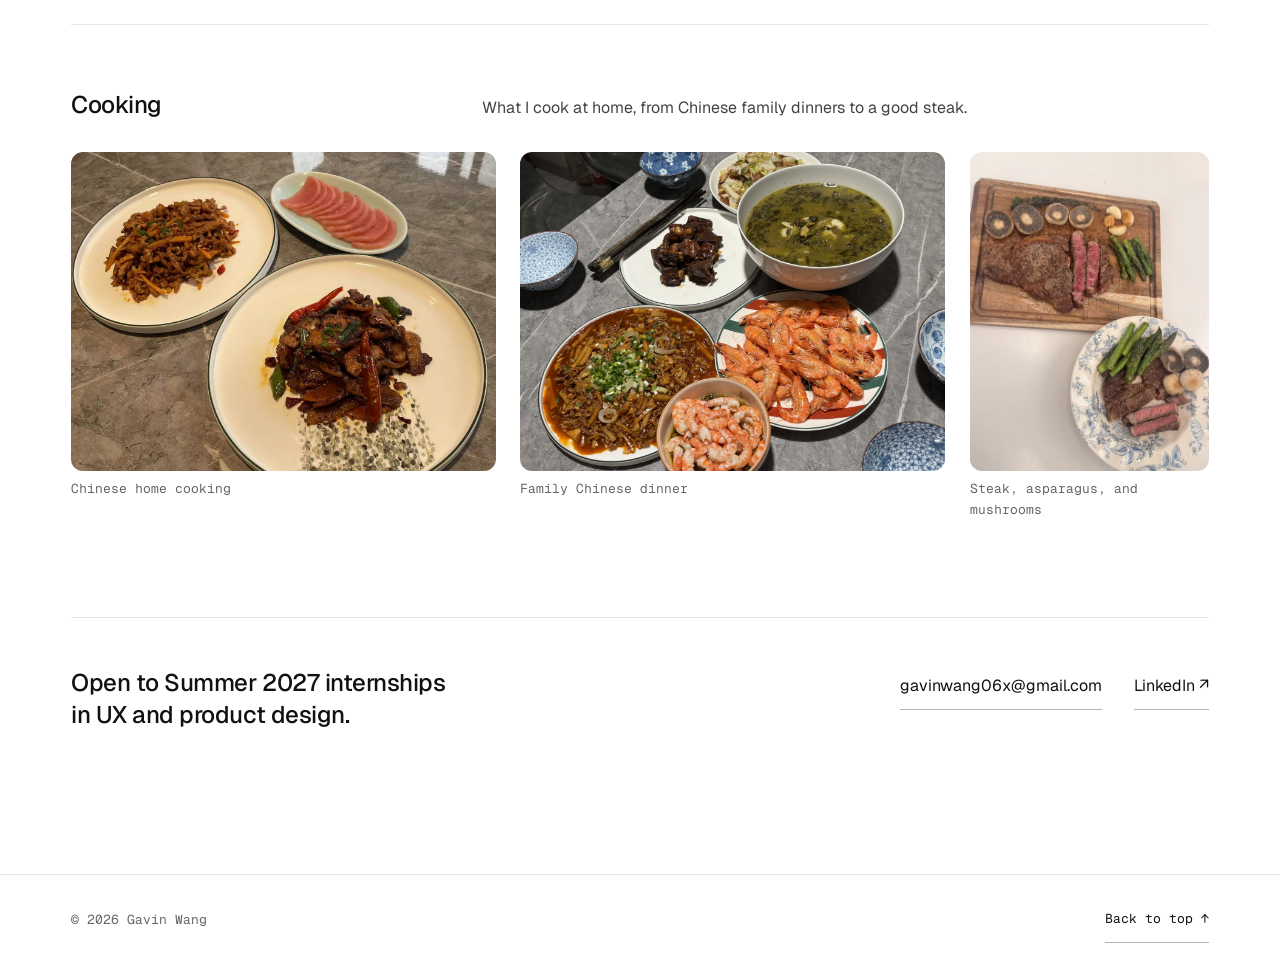
==== commit 7bff0fd2: "Worked with Claude to update site Co-Authored-By: Claude Opus 5.5 <noreply@anthropic.com>" ====
--- a/about.html
+++ b/about.html
@@ -8,7 +8,7 @@
     <link rel="preconnect" href="https://fonts.googleapis.com">
     <link rel="preconnect" href="https://fonts.gstatic.com" crossorigin>
     <link href="https://fonts.googleapis.com/css2?family=Geist:wght@400;500;600&family=Geist+Mono:wght@400;500&display=swap" rel="stylesheet">
-    <link rel="stylesheet" href="styles.css?v=oct29s">
+    <link rel="stylesheet" href="styles.css?v=nov02a">
 </head>
 <body>
     <!-- Photos: web copies in assets/images/about/ (resized, metadata removed). Originals stay in photos-inbox/, which is not committed. -->
@@ -125,13 +125,6 @@
             </div>
         </section>
 
-        <section class="closing" aria-label="Photo booth">
-                    <figure class="photo photo-print">
-                        <img src="assets/images/about/photo-booth-strip.jpg" decoding="async" width="600" height="1600" alt="A four-frame photo booth strip of Gavin and his girlfriend." loading="lazy">
-                    </figure>
-            <p class="closing-line">And the person I share most of these trips and meals with.</p>
-        </section>
-
         <section id="contact" class="contact" aria-labelledby="contact-title">
             <h2 id="contact-title" class="contact-line">Open to Summer 2027 internships in UX and product design.</h2>
             <ul class="contact-links">
--- a/styles.css
+++ b/styles.css
@@ -87,18 +87,19 @@
 .work-list { display: grid; gap: var(--s16); }
 .work-preview + .work-preview { padding-top: var(--s16); border-top: 1px solid var(--line); }
 .work-preview-link { display: grid; grid-template-columns: minmax(0, 8fr) minmax(0, 4fr); gap: var(--s12); align-items: start; border: 0; padding: 0; }
-.work-artwork { aspect-ratio: 16 / 9; overflow: hidden; background: var(--surface); }
+.work-artwork { aspect-ratio: 16 / 9; overflow: hidden; background: var(--surface); border-radius: 12px; transform: translateZ(0); transition: transform .3s ease-in-out; }
+/* Homepage project images shrink to 95% on hover, like the About me photos. The hover is read from the
+   whole project row (which never moves), and only the image area shrinks; the title and text stay put. */
+@media (hover: hover) and (pointer: fine) {
+    .work-artwork { will-change: transform; }
+    .work-preview-link:hover .work-artwork { transform: translateZ(0) scale(.95); }
+}
+.work-preview-link:focus-visible .work-artwork { transform: translateZ(0) scale(.95); }
 .work-artwork-full { display: block; width: 100%; height: 100%; object-fit: contain; }
 .work-artwork-quadgo { display: flex; justify-content: center; align-items: center; gap: var(--s6); padding: var(--s8); }
-.work-artwork-quadgo img { display: block; height: 88%; width: auto; min-width: 0; object-fit: contain; box-shadow: var(--preview-shadow); transform: translateY(var(--s3)); transition: transform var(--preview-motion); }
+.work-artwork-quadgo img { display: block; height: 88%; width: auto; min-width: 0; object-fit: contain; box-shadow: var(--preview-shadow); transform: translateY(var(--s3)); }
 .work-artwork-quadgo img:nth-child(2) { height: 100%; transform: translateY(calc(-1 * var(--s2))); }
 .work-preview-link:focus-visible { outline: 2px solid var(--ink); outline-offset: 8px; }
-.work-preview-link:focus-visible .work-artwork-quadgo img { transform: translateY(var(--s2)); }
-.work-preview-link:focus-visible .work-artwork-quadgo img:nth-child(2) { transform: translateY(calc(-1 * var(--s3))); }
-@media (hover: hover) and (pointer: fine) {
-    .work-preview-link:hover .work-artwork-quadgo img { transform: translateY(var(--s2)); }
-    .work-preview-link:hover .work-artwork-quadgo img:nth-child(2) { transform: translateY(calc(-1 * var(--s3))); }
-}
 .work-text { display: flex; flex-direction: column; gap: var(--s3); padding-top: var(--s1); }
 .work-text h3 { font-size: var(--title); font-weight: 500; letter-spacing: -.025em; line-height: 1.2; }
 .work-discipline { color: var(--muted); font-size: var(--meta); }
@@ -140,9 +141,6 @@
 .photo-justified + .photo-justified { margin-top: var(--s6); }
 .photo-justified > .photo { flex: var(--r) 1 0; min-width: 0; }
 .photo-justified .photo figcaption { overflow-wrap: anywhere; }
-.closing { margin-top: var(--s16); padding-top: var(--s16); border-top: 1px solid var(--line); display: grid; grid-template-columns: minmax(0, 3fr) minmax(0, 9fr); gap: var(--s12); align-items: end; }
-.closing .photo { max-width: 180px; }
-.closing-line { font-size: var(--heading); line-height: 1.35; max-width: 30ch; }
 
 /* Footer */
 .site-footer { margin-top: var(--s24); border-top: 1px solid var(--line); }
@@ -156,6 +154,8 @@
 .case-hero figcaption { margin-top: var(--s4); color: var(--muted); font-size: var(--meta); max-width: 70ch; }
 .project-screens { display: grid; grid-template-columns: repeat(3, minmax(0, 240px)); justify-content: center; gap: var(--s8); padding: var(--s12) var(--s6); background: var(--surface); align-items: start; }
 .project-screens img { display: block; width: 100%; height: auto; border: 1px solid var(--line); }
+.project-screens-link { display: block; border: 0; padding: 0; cursor: pointer; }
+.project-screens-link:focus-visible { outline: 2px solid var(--ink); outline-offset: 4px; }
 .case-layout { display: grid; grid-template-columns: minmax(0, 3fr) minmax(0, 9fr); gap: var(--s12); margin-top: var(--s16); align-items: start; }
 .case-aside { position: sticky; top: calc(var(--bar) + var(--s8)); display: flex; flex-direction: column; gap: var(--s8); }
 .case-details { display: grid; gap: var(--s4); }
@@ -241,9 +241,6 @@
     .about-teaser-link { grid-template-columns: 1fr; gap: var(--s6); }
     .contact { margin-top: var(--s16); padding-top: var(--s8); }
     .interest { margin-top: var(--s12); padding-top: var(--s12); }
-    .closing { margin-top: var(--s12); padding-top: var(--s12); grid-template-columns: 1fr; gap: var(--s6); }
-    .closing .photo { max-width: 50%; }
-    .closing-line { font-size: var(--lead); }
     .statement + .interest { padding-top: var(--s8); }
     .case-aside { grid-template-columns: 1fr; }
     .case-details { grid-template-columns: 1fr; }
@@ -261,9 +258,6 @@
 .is-zoomable { cursor: zoom-in; }
 .is-zoomable:focus-visible { outline: 2px solid var(--ink); outline-offset: 4px; }
 /* Photo booth strip, pinned slightly crooked like a print */
-.photo-print img { background: var(--paper); padding: 6px; border-radius: 6px; box-shadow: var(--preview-shadow); transform: rotate(-2.5deg); transition: transform var(--preview-motion), box-shadow var(--preview-motion); }
-.photo-print img:hover, .photo-print img:focus-visible { transform: rotate(0deg) translateY(-6px); box-shadow: 0 16px 32px rgb(17 17 17 / .16); }
-.closing .photo-print { padding: var(--s4) 0 0 var(--s2); }
 /* Photo viewer */
 html.lightbox-open { overflow: hidden; }
 .lightbox { padding: 0; border: 0; margin: 0; width: 100%; height: 100%; max-width: none; max-height: none; background: rgb(14 14 14 / .96); color: #f2f2f2; }
